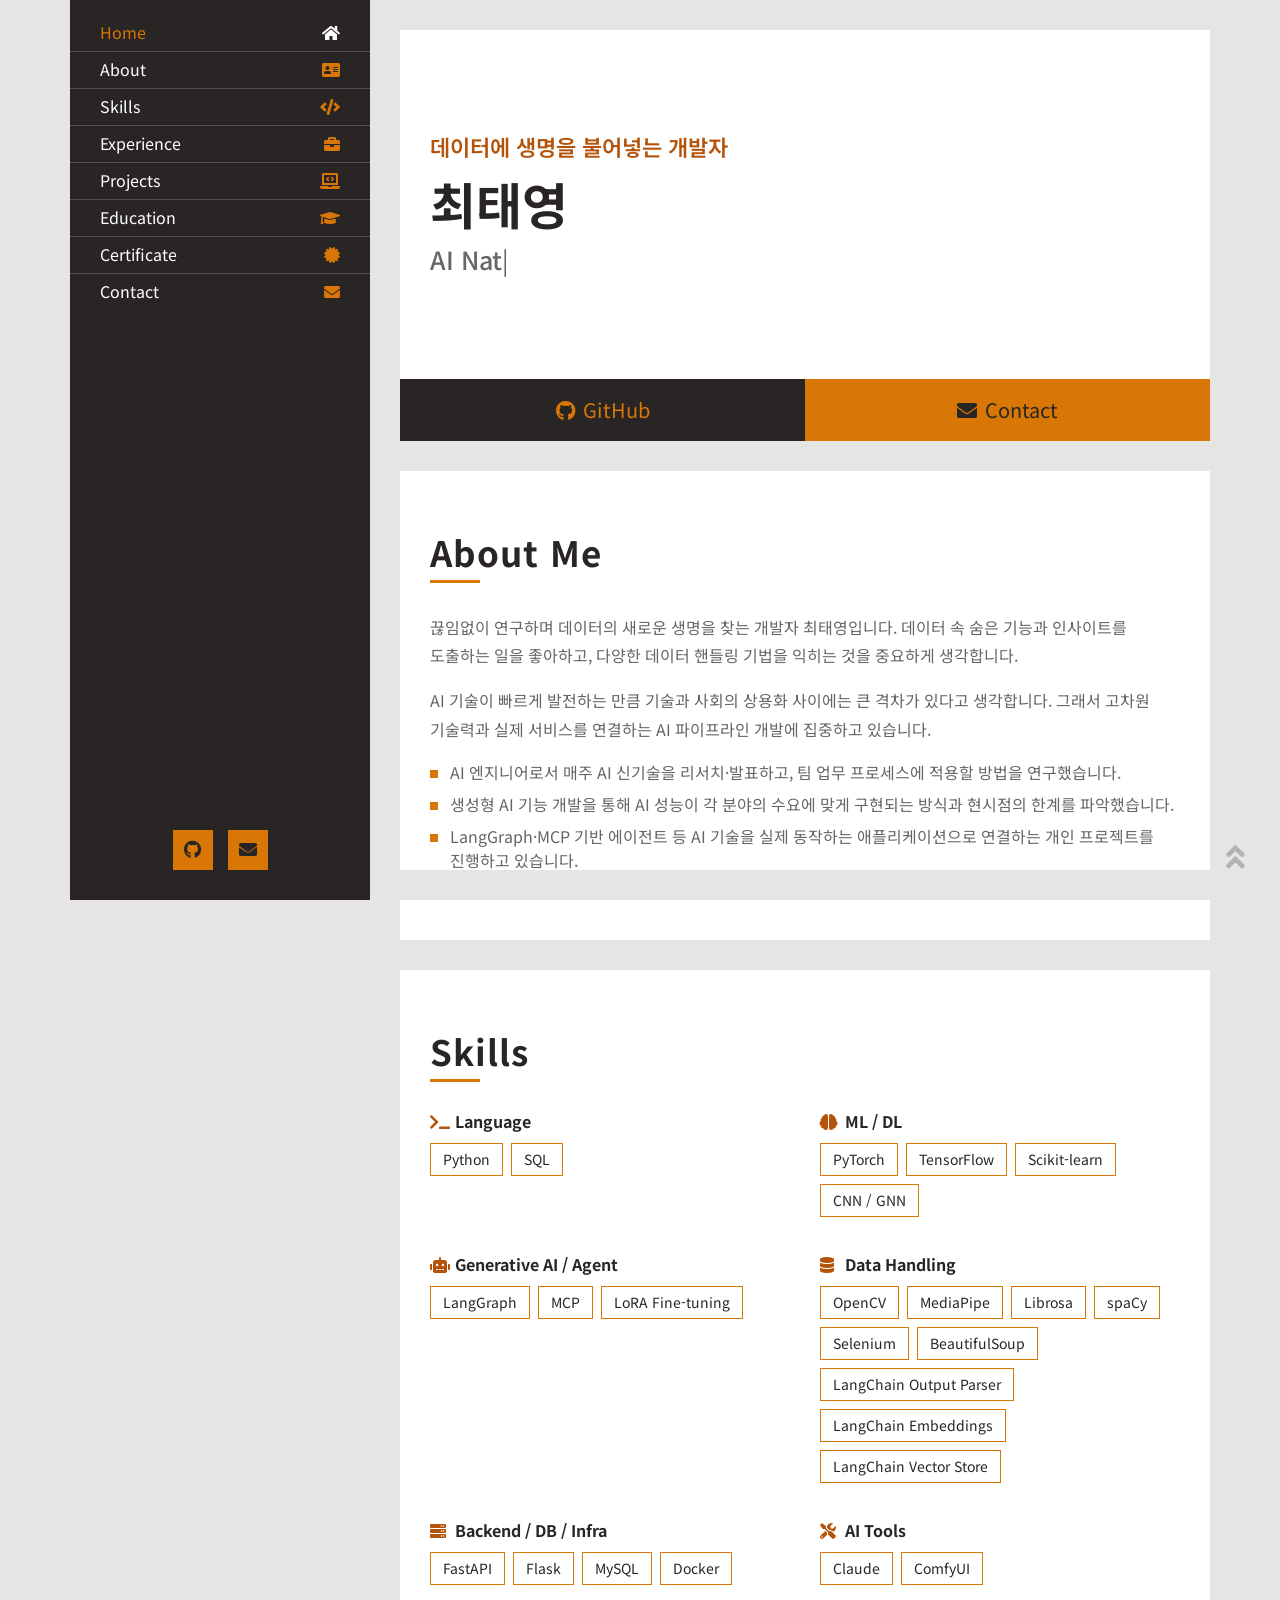
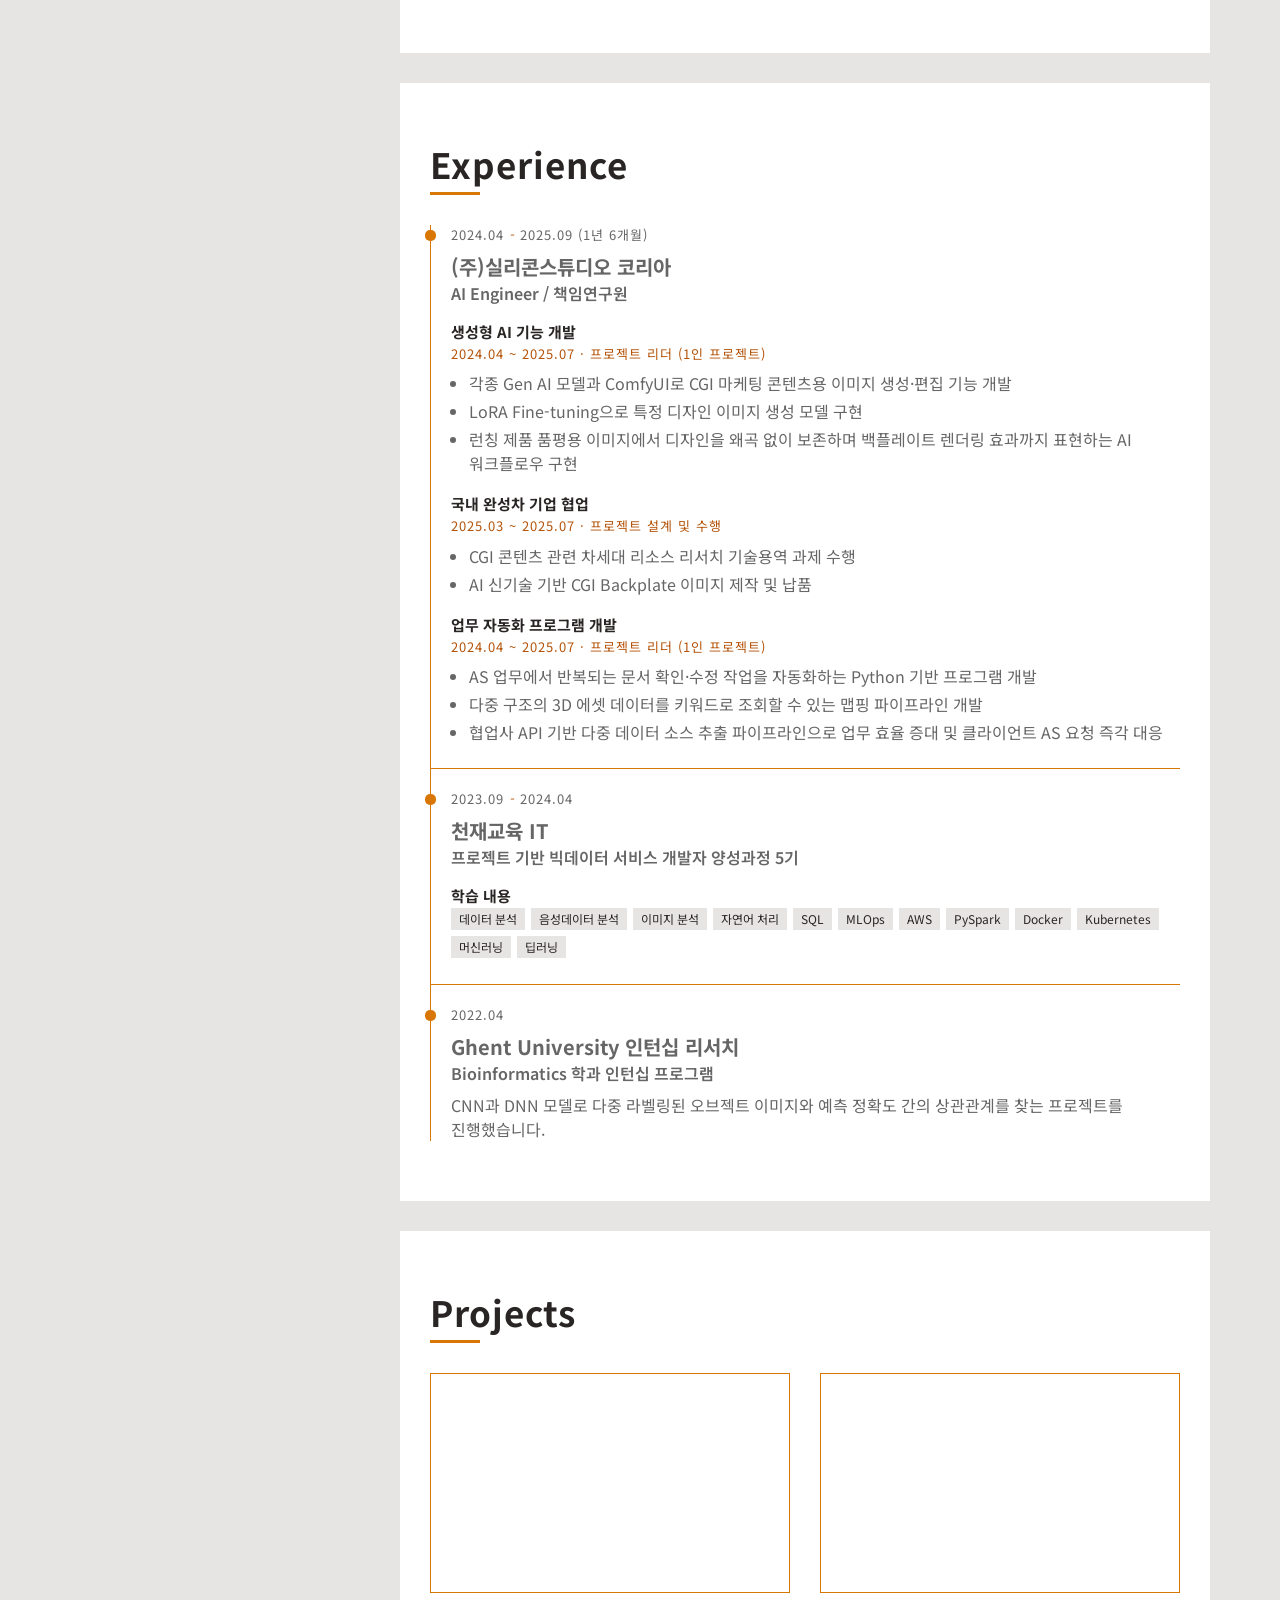
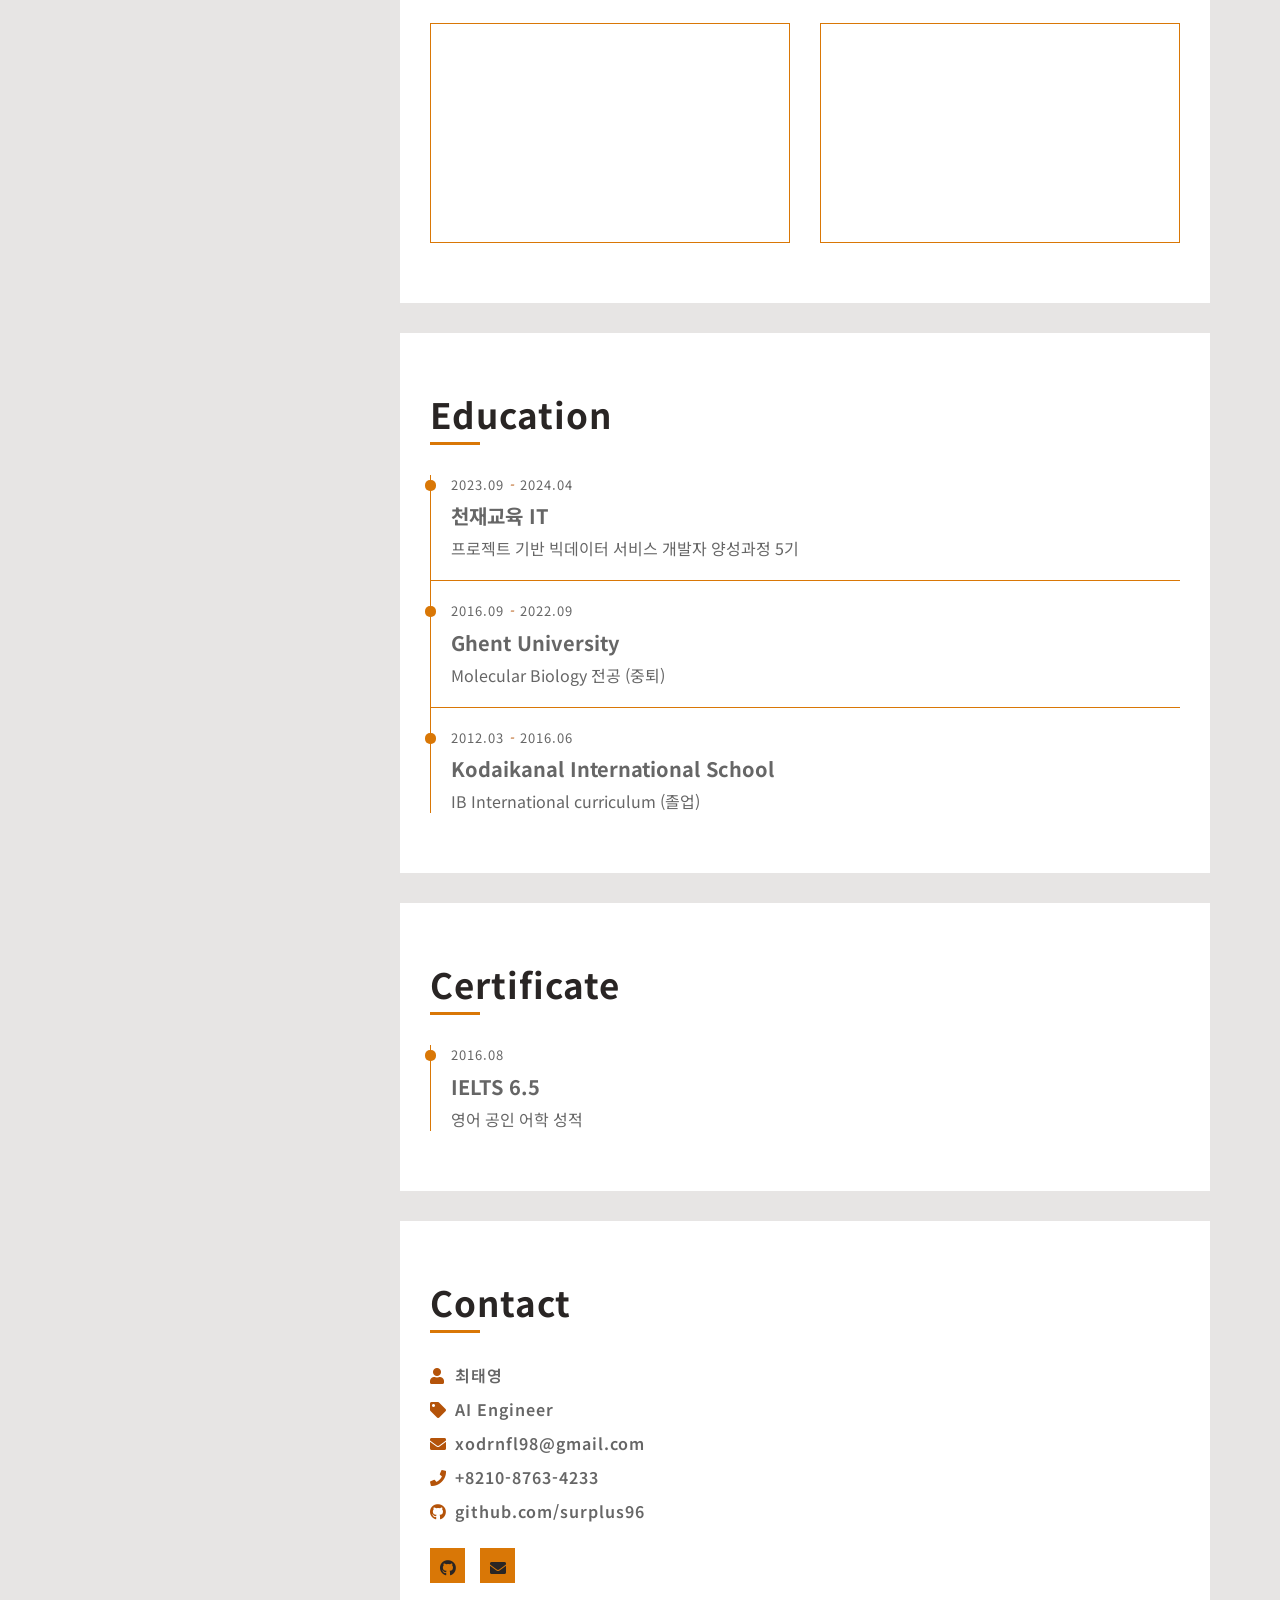
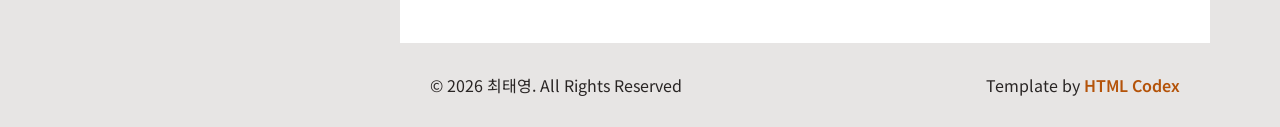
==== taeyoung-portfolio/index.html @ f072a097 "Initial portfolio" ====
<!DOCTYPE html>
<html lang="ko">
    <head>
        <meta charset="utf-8">
        <title>최태영 | AI Engineer Portfolio</title>
        <meta content="width=device-width, initial-scale=1.0" name="viewport">
        <meta content="최태영, AI Engineer, LangGraph, MCP, ComfyUI, Portfolio" name="keywords">
        <meta content="데이터에 생명을 불어넣는 개발자 최태영의 포트폴리오" name="description">

        <!-- Favicon -->
        <link href="data:image/svg+xml,<svg xmlns='http://www.w3.org/2000/svg' viewBox='0 0 100 100'><rect width='100' height='100' fill='%23D97706'/><text x='50' y='68' font-size='56' font-family='sans-serif' font-weight='700' text-anchor='middle' fill='%23292524'>T</text></svg>" rel="icon">

        <!-- Google Fonts -->
        <link href="https://fonts.googleapis.com/css2?family=Noto+Sans+KR:wght@300;400;500;700&family=Open+Sans:wght@300;400;600;700;800&display=swap" rel="stylesheet">

        <!-- CSS Libraries -->
        <link href="https://cdn.jsdelivr.net/npm/bootstrap@4.4.1/dist/css/bootstrap.min.css" rel="stylesheet">
        <link href="https://cdnjs.cloudflare.com/ajax/libs/font-awesome/5.10.0/css/all.min.css" rel="stylesheet">

        <!-- Template Stylesheet -->
        <link href="css/style.css" rel="stylesheet">
    </head>

    <body data-spy="scroll" data-target=".navbar" data-offset="51">
        <div class="wrapper">
            <div class="sidebar">
                <div class="sidebar-header">
                    <!-- TODO: 프로필 사진 추가 -->
                    <!-- <img src="img/profile.jpg" alt="최태영 프로필 사진"> -->
                </div>
                <div class="sidebar-content">
                    <nav class="navbar navbar-expand-md bg-dark navbar-dark">
                        <a href="#" class="navbar-brand">Navigation</a>
                        <button type="button" class="navbar-toggler" data-toggle="collapse" data-target="#navbarCollapse">
                            <span class="navbar-toggler-icon"></span>
                        </button>
                        <div class="collapse navbar-collapse" id="navbarCollapse">
                            <ul class="nav navbar-nav">
                                <li class="nav-item">
                                    <a class="nav-link" href="#header">Home<i class="fa fa-home"></i></a>
                                </li>
                                <li class="nav-item">
                                    <a class="nav-link" href="#about">About<i class="fa fa-address-card"></i></a>
                                </li>
                                <li class="nav-item">
                                    <a class="nav-link" href="#skills">Skills<i class="fa fa-code"></i></a>
                                </li>
                                <li class="nav-item">
                                    <a class="nav-link" href="#experience">Experience<i class="fa fa-briefcase"></i></a>
                                </li>
                                <li class="nav-item">
                                    <a class="nav-link" href="#projects">Projects<i class="fa fa-laptop-code"></i></a>
                                </li>
                                <li class="nav-item">
                                    <a class="nav-link" href="#education">Education<i class="fa fa-graduation-cap"></i></a>
                                </li>
                                <li class="nav-item">
                                    <a class="nav-link" href="#certificate">Certificate<i class="fa fa-certificate"></i></a>
                                </li>
                                <li class="nav-item">
                                    <a class="nav-link" href="#contact">Contact<i class="fa fa-envelope"></i></a>
                                </li>
                            </ul>
                        </div>
                    </nav>
                </div>
                <div class="sidebar-footer">
                    <a href="https://github.com/surplus96" target="_blank" rel="noopener" title="GitHub"><i class="fab fa-github"></i></a>
                    <a href="mailto:xodrnfl98@gmail.com" title="Email"><i class="fa fa-envelope"></i></a>
                </div>
            </div>
            <div class="content">
                <!-- Header Start -->
                <div class="header" id="header">
                    <div class="content-inner">
                        <p>데이터에 생명을 불어넣는 개발자</p>
                        <h1>최태영</h1>
                        <h2></h2>
                        <div class="typed-text">AI Engineer, AI Native Developer, BigData Analyst</div>
                    </div>
                </div>
                <!-- Header End -->

                <!-- Large Button Start -->
                <div class="large-btn">
                    <div class="content-inner">
                        <a class="btn" href="https://github.com/surplus96" target="_blank" rel="noopener"><i class="fab fa-github"></i>GitHub</a>
                        <a class="btn" href="#contact"><i class="fa fa-envelope"></i>Contact</a>
                    </div>
                </div>
                <!-- Large Button End -->

                <!-- About Start -->
                <div class="about" id="about">
                    <div class="content-inner">
                        <div class="content-header">
                            <h2>About Me</h2>
                        </div>
                        <div class="row">
                            <div class="col-12">
                                <!-- TODO: 소개 문구를 직접 다듬어 주세요 -->
                                <p>
                                    끊임없이 연구하며 데이터의 새로운 생명을 찾는 개발자 최태영입니다.
                                    데이터 속 숨은 기능과 인사이트를 도출하는 일을 좋아하고, 다양한 데이터 핸들링 기법을 익히는 것을 중요하게 생각합니다.
                                </p>
                                <p>
                                    AI 기술이 빠르게 발전하는 만큼 기술과 사회의 상용화 사이에는 큰 격차가 있다고 생각합니다.
                                    그래서 고차원 기술력과 실제 서비스를 연결하는 AI 파이프라인 개발에 집중하고 있습니다.
                                </p>
                                <ul class="about-points">
                                    <li>AI 엔지니어로서 매주 AI 신기술을 리서치·발표하고, 팀 업무 프로세스에 적용할 방법을 연구했습니다.</li>
                                    <li>생성형 AI 기능 개발을 통해 AI 성능이 각 분야의 수요에 맞게 구현되는 방식과 현시점의 한계를 파악했습니다.</li>
                                    <li>LangGraph·MCP 기반 에이전트 등 AI 기술을 실제 동작하는 애플리케이션으로 연결하는 개인 프로젝트를 진행하고 있습니다.</li>
                                </ul>
                            </div>
                        </div>
                    </div>
                </div>
                <!-- About End -->

                <!-- Skills Start -->
                <div class="skills" id="skills">
                    <div class="content-inner">
                        <div class="content-header">
                            <h2>Skills</h2>
                        </div>
                        <div class="row">
                            <div class="col-md-6 skill-group">
                                <h3><i class="fa fa-terminal"></i>Language</h3>
                                <div class="skill-tags">
                                    <span>Python</span><span>SQL</span>
                                </div>
                            </div>
                            <div class="col-md-6 skill-group">
                                <h3><i class="fa fa-brain"></i>ML / DL</h3>
                                <div class="skill-tags">
                                    <span>PyTorch</span><span>TensorFlow</span><span>Scikit-learn</span><span>CNN / GNN</span>
                                </div>
                            </div>
                            <div class="col-md-6 skill-group">
                                <h3><i class="fa fa-robot"></i>Generative AI / Agent</h3>
                                <div class="skill-tags">
                                    <span>LangGraph</span><span>MCP</span><span>LoRA Fine-tuning</span>
                                </div>
                            </div>
                            <div class="col-md-6 skill-group">
                                <h3><i class="fa fa-database"></i>Data Handling</h3>
                                <div class="skill-tags">
                                    <span>OpenCV</span><span>MediaPipe</span><span>Librosa</span><span>spaCy</span><span>Selenium</span><span>BeautifulSoup</span><span>LangChain Output Parser</span><span>LangChain Embeddings</span><span>LangChain Vector Store</span>
                                </div>
                            </div>
                            <div class="col-md-6 skill-group">
                                <h3><i class="fa fa-server"></i>Backend / DB / Infra</h3>
                                <div class="skill-tags">
                                    <span>FastAPI</span><span>Flask</span><span>MySQL</span><span>Docker</span>
                                </div>
                            </div>
                            <div class="col-md-6 skill-group">
                                <h3><i class="fa fa-tools"></i>AI Tools</h3>
                                <div class="skill-tags">
                                    <span>Claude</span><span>ComfyUI</span>
                                </div>
                            </div>
                        </div>
                    </div>
                </div>
                <!-- Skills End -->

                <!-- Experience Start -->
                <div class="experience" id="experience">
                    <div class="content-inner">
                        <div class="content-header">
                            <h2>Experience</h2>
                        </div>
                        <div class="row">
                            <div class="col-12">
                                <div class="exp-col">
                                    <span>2024.04 <i>-</i> 2025.09 (1년 6개월)</span>
                                    <h3>(주)실리콘스튜디오 코리아</h3>
                                    <h5>AI Engineer / 책임연구원</h5>

                                    <div class="exp-project">
                                        <h6>생성형 AI 기능 개발</h6>
                                        <span class="exp-meta">2024.04 ~ 2025.07 · 프로젝트 리더 (1인 프로젝트)</span>
                                        <ul>
                                            <li>각종 Gen AI 모델과 ComfyUI로 CGI 마케팅 콘텐츠용 이미지 생성·편집 기능 개발</li>
                                            <li>LoRA Fine-tuning으로 특정 디자인 이미지 생성 모델 구현</li>
                                            <li>런칭 제품 품평용 이미지에서 디자인을 왜곡 없이 보존하며 백플레이트 렌더링 효과까지 표현하는 AI 워크플로우 구현</li>
                                        </ul>
                                    </div>

                                    <div class="exp-project">
                                        <h6>국내 완성차 기업 협업</h6>
                                        <span class="exp-meta">2025.03 ~ 2025.07 · 프로젝트 설계 및 수행</span>
                                        <ul>
                                            <li>CGI 콘텐츠 관련 차세대 리소스 리서치 기술용역 과제 수행</li>
                                            <li>AI 신기술 기반 CGI Backplate 이미지 제작 및 납품</li>
                                        </ul>
                                    </div>

                                    <div class="exp-project">
                                        <h6>업무 자동화 프로그램 개발</h6>
                                        <span class="exp-meta">2024.04 ~ 2025.07 · 프로젝트 리더 (1인 프로젝트)</span>
                                        <ul>
                                            <li>AS 업무에서 반복되는 문서 확인·수정 작업을 자동화하는 Python 기반 프로그램 개발</li>
                                            <li>다중 구조의 3D 에셋 데이터를 키워드로 조회할 수 있는 맵핑 파이프라인 개발</li>
                                            <li>협업사 API 기반 다중 데이터 소스 추출 파이프라인으로 업무 효율 증대 및 클라이언트 AS 요청 즉각 대응</li>
                                        </ul>
                                    </div>
                                </div>
                            </div>
                            <div class="col-12">
                                <div class="exp-col">
                                    <span>2023.09 <i>-</i> 2024.04</span>
                                    <h3>천재교육 IT</h3>
                                    <h5>프로젝트 기반 빅데이터 서비스 개발자 양성과정 5기</h5>
                                    <div class="exp-project">
                                        <h6>학습 내용</h6>
                                        <div class="exp-tags">
                                            <span>데이터 분석</span><span>음성데이터 분석</span><span>이미지 분석</span><span>자연어 처리</span><span>SQL</span><span>MLOps</span><span>AWS</span><span>PySpark</span><span>Docker</span><span>Kubernetes</span><span>머신러닝</span><span>딥러닝</span>
                                        </div>
                                    </div>
                                    <!-- TODO: 팀 프로젝트 수행 내용·역할·성과 추가 -->
                                </div>
                            </div>
                            <div class="col-12">
                                <div class="exp-col">
                                    <span>2022.04</span>
                                    <h3>Ghent University 인턴십 리서치</h3>
                                    <h5>Bioinformatics 학과 인턴십 프로그램</h5>
                                    <p>CNN과 DNN 모델로 다중 라벨링된 오브젝트 이미지와 예측 정확도 간의 상관관계를 찾는 프로젝트를 진행했습니다.</p>
                                </div>
                            </div>
                        </div>
                    </div>
                </div>
                <!-- Experience End -->

                <!-- Projects Start -->
                <div class="projects" id="projects">
                    <div class="content-inner">
                        <div class="content-header">
                            <h2>Projects</h2>
                        </div>

                        <!-- TODO: 프로젝트 카드 내용 채우기 (제목 / 기술 태그 / 설명 / GitHub 링크) -->
                        <div class="row">
                            <div class="col-md-6">
                                <div class="project-card">
                                    <h3></h3>
                                    <div class="project-tags"></div>
                                    <p></p>
                                    <!-- <a class="btn" href="" target="_blank" rel="noopener"><i class="fab fa-github"></i>GitHub</a> -->
                                </div>
                            </div>
                            <div class="col-md-6">
                                <div class="project-card">
                                    <h3></h3>
                                    <div class="project-tags"></div>
                                    <p></p>
                                    <!-- <a class="btn" href="" target="_blank" rel="noopener"><i class="fab fa-github"></i>GitHub</a> -->
                                </div>
                            </div>
                            <div class="col-md-6">
                                <div class="project-card">
                                    <h3></h3>
                                    <div class="project-tags"></div>
                                    <p></p>
                                    <!-- <a class="btn" href="" target="_blank" rel="noopener"><i class="fab fa-github"></i>GitHub</a> -->
                                </div>
                            </div>
                            <div class="col-md-6">
                                <div class="project-card">
                                    <h3></h3>
                                    <div class="project-tags"></div>
                                    <p></p>
                                    <!-- <a class="btn" href="" target="_blank" rel="noopener"><i class="fab fa-github"></i>GitHub</a> -->
                                </div>
                            </div>
                        </div>
                    </div>
                </div>
                <!-- Projects End -->

                <!-- Education Start -->
                <div class="education" id="education">
                    <div class="content-inner">
                        <div class="content-header">
                            <h2>Education</h2>
                        </div>
                        <div class="row">
                            <div class="col-12">
                                <div class="edu-col">
                                    <span>2023.09 <i>-</i> 2024.04</span>
                                    <h3>천재교육 IT</h3>
                                    <p>프로젝트 기반 빅데이터 서비스 개발자 양성과정 5기</p>
                                </div>
                            </div>
                            <div class="col-12">
                                <div class="edu-col">
                                    <span>2016.09 <i>-</i> 2022.09</span>
                                    <h3>Ghent University</h3>
                                    <p>Molecular Biology 전공 (중퇴)</p>
                                </div>
                            </div>
                            <div class="col-12">
                                <div class="edu-col">
                                    <span>2012.03 <i>-</i> 2016.06</span>
                                    <h3>Kodaikanal International School</h3>
                                    <p>IB International curriculum (졸업)</p>
                                </div>
                            </div>
                        </div>
                    </div>
                </div>
                <!-- Education End -->

                <!-- Certificate Start -->
                <div class="education certificate" id="certificate">
                    <div class="content-inner">
                        <div class="content-header">
                            <h2>Certificate</h2>
                        </div>
                        <div class="row">
                            <div class="col-12">
                                <div class="edu-col">
                                    <span>2016.08</span>
                                    <h3>IELTS 6.5</h3>
                                    <p>영어 공인 어학 성적</p>
                                </div>
                            </div>
                        </div>
                    </div>
                </div>
                <!-- Certificate End -->

                <!-- Contact Start -->
                <div class="contact" id="contact">
                    <div class="content-inner">
                        <div class="content-header">
                            <h2>Contact</h2>
                        </div>
                        <div class="row">
                            <div class="col-12">
                                <div class="contact-info">
                                    <p><i class="fa fa-user"></i>최태영</p>
                                    <p><i class="fa fa-tag"></i>AI Engineer</p>
                                    <p><i class="fa fa-envelope"></i><a href="mailto:xodrnfl98@gmail.com">xodrnfl98@gmail.com</a></p>
                                    <p><i class="fa fa-phone"></i><a href="tel:+821087634233">+8210-8763-4233</a></p>
                                    <p><i class="fab fa-github"></i><a href="https://github.com/surplus96" target="_blank" rel="noopener">github.com/surplus96</a></p>
                                    <div class="social">
                                        <a class="btn" href="https://github.com/surplus96" target="_blank" rel="noopener" title="GitHub"><i class="fab fa-github"></i></a>
                                        <a class="btn" href="mailto:xodrnfl98@gmail.com" title="Email"><i class="fa fa-envelope"></i></a>
                                    </div>
                                </div>
                            </div>
                        </div>
                    </div>
                </div>
                <!-- Contact End -->

                <!-- Footer Start -->
                <div class="footer">
                    <div class="content-inner">
                        <div class="row align-items-center">
                            <div class="col-md-6">
                                <p>&copy; 2026 최태영. All Rights Reserved</p>
                            </div>
                            <div class="col-md-6">
                                <p>Template by <a href="https://htmlcodex.com" target="_blank" rel="noopener">HTML Codex</a></p>
                            </div>
                        </div>
                    </div>
                </div>
                <!-- Footer End -->
            </div>
        </div>

        <!-- Back to Top -->
        <a href="#" class="back-to-top"><i class="fa fa-angle-double-up"></i></a>

        <!-- JavaScript Libraries -->
        <script src="https://code.jquery.com/jquery-3.4.1.min.js"></script>
        <script src="https://cdn.jsdelivr.net/npm/bootstrap@4.4.1/dist/js/bootstrap.bundle.min.js"></script>
        <script src="lib/easing/easing.min.js"></script>
        <script src="lib/typed/typed.min.js"></script>

        <!-- Template Javascript -->
        <script src="js/main.js"></script>
    </body>
</html>
---- taeyoung-portfolio/css/style.css ----
:root {
    --bg-outer: #E7E5E4;   /* 바깥 배경 */
    --accent: #D97706;     /* 강조색 (버튼, 라인, 어두운 배경 위 글자) */
    --accent-text: #B45309;/* 밝은 배경 위 강조 글자 (대비 확보) */
    --dark: #292524;       /* 사이드바, 제목, 어두운 버튼 */
}

/**********************************/
/********** General CSS ***********/
/**********************************/
body {
    color: #666666;
    background: var(--bg-outer);
    font-family: 'Noto Sans KR', 'Open Sans', sans-serif;
}

a {
    color: var(--dark);
    transition: all .3s;
}

a:hover,
a:active,
a:focus {
    color: var(--accent-text);
    outline: none;
    text-decoration: none;
}

.btn:focus {
    box-shadow: none;
}


/**********************************/
/****** Layout with Sidebar *******/
/**********************************/
.wrapper {
    position: relative;
    margin: 0 auto;
    width: 100%;
    max-width: 1140px;
}

.wrapper .sidebar {
    position: relative;
    width: 100%;
    float: left;
    background: var(--dark);
}

.wrapper .content {
    position: relative;
    width: 100%;
    padding: 15px;
    float: left;
    background: var(--bg-outer);
}

.wrapper .sidebar-header,
.wrapper .sidebar-footer {
    display: none;
}

.navbar {
    padding: 15px;
    background: var(--dark) !important;
}

.navbar-expand-md .navbar-nav .nav-item {
    width: 100%;
    border-top: 1px solid rgba(255, 255, 255, .2);
}

.navbar-expand-md .navbar-nav .nav-item:first-child{
    border-top: none;
}

.navbar-expand-md .navbar-nav .nav-link {
    color: #ffffff;
    padding: 5px 15px 7px 15px;
    transition: all .3s;
}

.navbar-expand-md .navbar-nav .nav-link i {
    color: var(--accent);
    float: right;
    padding-top: 5px;
    transition: all .3s;
}

.navbar-expand-md .navbar-nav .nav-link:hover,
.navbar-expand-md .navbar-nav .nav-link.active {
    color: var(--accent);
}

.navbar-expand-md .navbar-nav .nav-link:hover i,
.navbar-expand-md .navbar-nav .nav-link.active i{
    color: #ffffff;
}


.wrapper .sidebar,
.wrapper .content {
    -webkit-transition: margin 200ms ease-out;
    -moz-transition: margin 200ms ease-out;
    -o-transition: margin 200ms ease-out;
    transition: margin 200ms ease-out;
}

@media (min-width: 768px) {
    .wrapper .content {
        padding: 30px 0px 30px 30px;
    }
    
    .wrapper .content::before,
    .wrapper .content::after {
        position: fixed;
        content: "";
        width: 100%;
        height: 30px;
        background: var(--bg-outer);
        z-index: 1;
    }
    
    .wrapper .content::before {
        top: 0;
    }
    
    .wrapper .content::after {
        bottom: 0;
    }
    
    .wrapper .sidebar {
        position: fixed;
        width: 300px;
        height: 100%;
        margin-left: -250px;
        float: left;
        overflow: auto;
        scrollbar-width: thin;
        scrollbar-color: gray;
        z-index: 2;
    }

    .wrapper .sidebar:hover {
        margin-left: 0px;
    }
    
    .wrapper .content {
        position: relative;
        width: calc(100% - 50px);
        margin-left: 50px;
        float: right;
    }
    
    .wrapper .sidebar:hover  .sidebar-header {
        position: relative;
        display: block;
        width: 100%;
    }

    .wrapper .sidebar .sidebar-header img {
        width: 100%;
        height: auto;
    }
    
    .navbar-brand {
        display: none;
    }
    
    .navbar {
        padding: 15px 0;
        flex-direction: column;
    }
    
    .wrapper .sidebar:hover .navbar-expand-md .navbar-nav .nav-link {
        padding: 5px 30px 7px 30px;
    }
    
    .wrapper .sidebar::-webkit-scrollbar {
        width: 7px;
    }

    .wrapper .sidebar::-webkit-scrollbar-track {
        -webkit-box-shadow: inset 0 0 6px rgba(0,0,0,0.1);
    }

    .wrapper .sidebar::-webkit-scrollbar-thumb {
        background-color: darkgrey;
        outline: 1px solid slategrey;
        border-radius: 7px
    }
    
    .navbar-brand {
        display: none;
    }
    
    .sidebar .sidebar-footer {
        width: 300px;
        position: fixed;
        bottom: 0;
        padding: 15px;
        font-size: 0;
        text-align: center;
        background: var(--dark);
    }
    
    .sidebar .sidebar-footer a {
        display: inline-block;
        width: 40px;
        height: 40px;
        padding: 5px 0;
        margin: 0 15px 15px 0;
        text-align: center;
        font-size: 18px;
        color: var(--dark);
        background: var(--accent);
    }
    
    .sidebar .sidebar-footer a:last-child {
        margin-right: 0;
    }
    
    .sidebar .sidebar-footer a:hover {
        color: var(--accent);
        background: #ffffff;
    }
    
    .sidebar:hover .sidebar-footer {
        display: block;
    }
}

@media (min-width: 992px) {
    .wrapper .sidebar {
        margin: 0;
    }

    .wrapper .content {
        width: calc(100% - 300px);
        margin-left: 300px;
    }

    .sidebar .sidebar-header {
        position: relative;
        display: block;
        width: 100%;
    }
    
    .navbar-expand-md .navbar-nav .nav-link {
        padding: 5px 30px 7px 30px;
    }
    
    .sidebar .sidebar-footer {
        display: block;
    }
}

@media (max-width: 1140px) {
    .wrapper .content {
        padding: 30px;
    }
}

@media (max-width: 576px) {
    .wrapper .content {
        padding: 15px;
    }
}


/**********************************/
/******** Back to Top CSS *********/
/**********************************/
.back-to-top {
    position: fixed;
    display: none;
    width: 30px;
    height: 30px;
    text-align: center;
    line-height: 1;
    font-size: 30px;
    right: 30px;
    bottom: 30px;
    transition: background 0.5s;
    z-index: 11;
}

.back-to-top i {
    color: var(--dark);
}

.back-to-top i:hover {
    color: var(--accent-text);
}

.back-to-top {
    -webkit-animation: action 1s infinite  alternate;
    animation: action 1s infinite  alternate;
}

@-webkit-keyframes action {
    0% { transform: translateY(0); }
    100% { transform: translateY(-15px); }
}

@keyframes action {
    0% { transform: translateY(0); }
    100% { transform: translateY(-15px); }
}


/**********************************/
/*********** Header CSS ***********/
/**********************************/
.header {
    position: relative;
    background: #ffffff;
}

.header .content-inner {
    padding: 100px 30px;
}

.header p {
    color: var(--accent-text);
    font-size: 22px;
    font-weight: 600;
    margin-bottom: 10px;
}

.header h1 {
    color: var(--dark);
    font-size: 50px;
    font-weight: 700;
}

.header h2 {
    display: inline-block;
    margin: 0;
    height: 25px;
    font-size: 25px;
}

.header .typed-text {
    display: none;
}

.header .typed-cursor {
    font-size: 25px;
    font-weight: 300;
    color: var(--dark);
}

.large-btn .content-inner {
    font-size: 0;
    border-bottom: 30px solid var(--bg-outer);
}

.large-btn .btn {
    position: relative;
    width: 50%;
    padding: 15px 0;
    color: var(--accent);
    font-size: 20px;
    background: var(--dark);
    border-radius: 0;
}

.large-btn .btn:last-child {
    color: var(--dark);
    background: var(--accent);
}

.large-btn .btn i {
    margin-right: 8px;
}

.large-btn .btn::after {
    position: absolute;
    content: "";
    width: 0;
    height: 100%;
    top: 0;
    left: 0;
    transition: all .3s;
}

.large-btn .btn:hover::after {
    width: 100%;
    background: rgba(255, 255, 255, .1);
}


/**********************************/
/******* Content Header CSS *******/
/**********************************/
.content-header {
    position: relative;
    width: 100%;
    margin-bottom: 30px;
    padding-bottom: 10px;
}

.content-header h2 {
    color: var(--dark);
    font-size: 35px;
    font-weight: 700;
    letter-spacing: 1px;
    margin: 0;
}

.content-header::after {
    content: '';
    position: absolute;
    display: block;
    width: 50px;
    height: 3px;
    bottom: 0;
    left: 0;
    background: var(--accent);
}


/**********************************/
/*********** About CSS ************/
/**********************************/
.about {
    position: relative;
    padding: 60px 30px;
    background: #ffffff;
    border-bottom: 30px solid var(--bg-outer);
}


/**********************************/
/********* Education CSS **********/
/**********************************/
.education {
    position: relative;
    padding: 60px 30px;
    background: #ffffff;
    border-bottom: 30px solid var(--bg-outer);
}

.education .edu-col {
    position: relative;
    width: 100%;
    padding: 20px 0 20px 20px;
    border-left: 1px solid var(--accent);
    border-bottom: 1px solid var(--accent);
}

.education .col-md-6:first-child .edu-col {
    padding-top: 0;
}

.education .col-md-6:last-child .edu-col {
    border-bottom: none;
    padding-bottom: 0;
}

@media (min-width: 768px) {
    .education .col-md-6:nth-child(-n+2) .edu-col {
        padding-top: 0;
    }

    .education .col-md-6:last-child .edu-col,
    .education .col-md-6:nth-last-child(2) .edu-col {
        border-bottom: none;
        padding-bottom: 0;
    }
}

.education .edu-col span {
    position: relative;
    display: block;
    font-size: 13px;
    letter-spacing: 1px;
    margin-bottom: 10px;
}

.education .edu-col > span::before {
    position: absolute;
    content: "";
    width: 11px;
    height: 11px;
    background: var(--accent);
    top: 5px;
    left: -26px;
    border-radius: 5px;
}

.education .edu-col span i {
    color: var(--accent-text);
}

.education .edu-col h3 {
    font-size: 20px;
    font-weight: 700;
    letter-spacing: 0;
}

.education .edu-col p {
    margin: 0;
}


/**********************************/
/********* Experience CSS *********/
/**********************************/
.experience {
    position: relative;
    padding: 60px 30px;
    background: #ffffff;
    border-bottom: 30px solid var(--bg-outer);
}

.experience .exp-col {
    position: relative;
    width: 100%;
    padding: 20px 0 20px 20px;
    border-left: 1px solid var(--accent);
    border-bottom: 1px solid var(--accent);
}

.experience .col-md-6:first-child .exp-col {
    padding-top: 0;
}

.experience .col-md-6:last-child .exp-col {
    border-bottom: none;
    padding-bottom: 0;
}

@media (min-width: 768px) {
    .experience .col-md-6:nth-child(-n+2) .exp-col {
        padding-top: 0;
    }

    .experience .col-md-6:last-child .exp-col,
    .experience .col-md-6:nth-last-child(2) .exp-col {
        border-bottom: none;
        padding-bottom: 0;
    }
}

.experience .exp-col span {
    position: relative;
    display: block;
    font-size: 13px;
    letter-spacing: 1px;
    margin-bottom: 10px;
}

.experience .exp-col > span::before {
    position: absolute;
    content: "";
    width: 11px;
    height: 11px;
    background: var(--accent);
    top: 5px;
    left: -26px;
    border-radius: 5px;
}

.experience .exp-col span i {
    color: var(--accent-text);
}

.experience .exp-col h3 {
    font-size: 20px;
    font-weight: 700;
    letter-spacing: 0;
    margin-bottom: 5px;
}

.experience .exp-col h4 {
    font-size: 14px;
    font-weight: 400;
    font-style: italic;
    margin-bottom: 5px;
}

.experience .exp-col h5 {
    font-size: 16px;
    font-weight: 600;
    margin-bottom: 10px;
}

.experience .exp-col p {
    margin: 0;
}

/**********************************/
/*********** Contact CSS ***********/
/**********************************/
.contact {
    position: relative;
    padding: 60px 30px 30px 30px;
    background: #ffffff;
}

.contact .contact-info {
    position: relative;
    width: 100%;
    margin-bottom: 30px;
}

.contact .contact-info p {
    font-size: 16px;
    font-weight: 600;
    letter-spacing: 1px;
    margin-bottom: 10px;
}

.contact .contact-info p i {
    width: 25px;
    color: var(--accent-text);
}

.contact .contact-info p a {
    color: #666666;
}

.contact .contact-info p a:hover {
    color: var(--accent-text);
    text-decoration: none;
}

.contact .social {
    font-size: 0;
}

.contact .social a {
    width: 35px;
    height: 35px;
    padding: 5px 0;
    color: var(--dark);
    background: var(--accent);
    border-radius: 0;
    margin-top: 15px;
    margin-right: 15px;
    transition: all .3s;
}

.contact .social a:last-child {
    margin-right: 0;
}

.contact .social a:hover {
    color: var(--accent);
    background: var(--dark);
}


/**********************************/
/*********** Footer CSS ***********/
/**********************************/
.footer {
    position: relative;
    width: 100%;
    padding: 30px 30px 0 30px;
    background: var(--bg-outer);
}

.footer .col-md-6:last-child {
    text-align: right;
}

@media(max-width: 767.98px) {
    .footer .col-md-6,
    .footer .col-md-6:last-child{
        text-align: center;
    }
}

.footer p {
    color: var(--dark);
    margin: 0;
}

.footer a {
    color: var(--accent-text);
    font-weight: 600;
}

.footer a:hover {
    color: var(--dark);
}



/**********************************/
/******** Added: Common CSS *******/
/**********************************/
.about p {
    line-height: 1.8;
    word-break: keep-all;
}

.projects .btn {
    border-radius: 0;
    color: var(--dark);
    background: var(--accent);
    transition: all .3s;
}

.projects .btn:hover {
    color: var(--accent);
    background: var(--dark);
}

.about .about-points {
    margin: 15px 0 0 0;
    padding: 0;
    list-style: none;
}

.about .about-points li {
    margin-bottom: 8px;
    padding-left: 20px;
    position: relative;
    word-break: keep-all;
}

.about .about-points li::before {
    content: "";
    position: absolute;
    width: 8px;
    height: 8px;
    left: 0;
    top: 10px;
    background: var(--accent);
}


/**********************************/
/*********** Skills CSS ***********/
/**********************************/
.skills {
    position: relative;
    padding: 60px 30px 30px 30px;
    background: #ffffff;
    border-bottom: 30px solid var(--bg-outer);
}

.skills .skill-group {
    margin-bottom: 30px;
}

.skills .skill-group h3 {
    font-size: 16px;
    font-weight: 700;
    color: var(--dark);
    margin-bottom: 12px;
}

.skills .skill-group h3 i {
    width: 25px;
    color: var(--accent-text);
}

.skills .skill-tags {
    font-size: 0;
}

.skills .skill-tags span {
    display: inline-block;
    margin: 0 8px 8px 0;
    padding: 5px 12px;
    font-size: 14px;
    color: var(--dark);
    border: 1px solid var(--accent);
    transition: all .3s;
}

.skills .skill-tags span:hover {
    background: var(--accent);
}


/**********************************/
/***** Experience/Education add ***/
/**********************************/
.experience .col-12:first-child .exp-col {
    padding-top: 0;
}

.experience .col-12:last-child .exp-col {
    border-bottom: none;
    padding-bottom: 0;
}

.experience .exp-col h3,
.education .edu-col h3 {
    word-break: keep-all;
}

.experience .exp-col .exp-project {
    margin-top: 20px;
}

.experience .exp-col .exp-project h6 {
    margin-bottom: 3px;
    font-size: 15px;
    font-weight: 700;
    color: var(--dark);
}

.experience .exp-col .exp-project .exp-meta {
    display: block;
    margin-bottom: 8px;
    font-size: 13px;
    color: var(--accent-text);
}

.experience .exp-col ul {
    margin: 0;
    padding-left: 18px;
}

.experience .exp-col ul li {
    margin-bottom: 4px;
    word-break: keep-all;
}

.education .edu-col p,
.experience .exp-col p {
    word-break: keep-all;
}


/**********************************/
/*********** Projects CSS *********/
/**********************************/
.projects {
    position: relative;
    padding: 60px 30px 30px 30px;
    background: #ffffff;
    border-bottom: 30px solid var(--bg-outer);
}

.projects .project-subtitle {
    margin: 0 0 20px 0;
    font-size: 18px;
    font-weight: 700;
    color: var(--dark);
}

.projects .project-card {
    position: relative;
    height: calc(100% - 30px);
    margin-bottom: 30px;
    padding: 25px;
    border: 1px solid var(--accent);
    transition: all .3s;
}

.projects .project-card:hover {
    box-shadow: 8px 8px 0 var(--accent);
    transform: translate(-4px, -4px);
}

.projects .project-card h3 {
    margin-bottom: 10px;
    font-size: 20px;
    font-weight: 700;
    color: var(--dark);
}

.projects .project-card p {
    word-break: keep-all;
}

.projects .project-card .project-tags {
    margin-bottom: 15px;
    font-size: 0;
}

.projects .project-card .project-tags span {
    display: inline-block;
    margin: 0 6px 6px 0;
    padding: 2px 8px;
    font-size: 12px;
    color: var(--dark);
    background: var(--bg-outer);
}

.projects .project-card .btn {
    padding: 5px 15px;
    font-size: 14px;
}

.projects .project-card .btn i {
    margin-right: 6px;
}



/**********************************/
/******* Contact (no form) ********/
/**********************************/
.contact .contact-info {
    margin-bottom: 0;
}

.contact .social a {
    display: inline-block;
    line-height: 1.7;
    text-align: center;
}

.contact {
    padding-bottom: 60px;
}


/**********************************/
/*** Education (single column) ****/
/**********************************/
.education .col-12:first-child .edu-col {
    padding-top: 0;
}

.education .col-12:last-child .edu-col {
    border-bottom: none;
    padding-bottom: 0;
}

.projects .project-card {
    min-height: 220px;
}


/**********************************/
/*** Experience learning tags *****/
/**********************************/
.experience .exp-col .exp-tags {
    font-size: 0;
}

.experience .exp-col .exp-tags span {
    display: inline-block;
    margin: 0 6px 6px 0;
    padding: 2px 8px;
    font-size: 12px;
    letter-spacing: 0;
    color: var(--dark);
    background: var(--bg-outer);
}
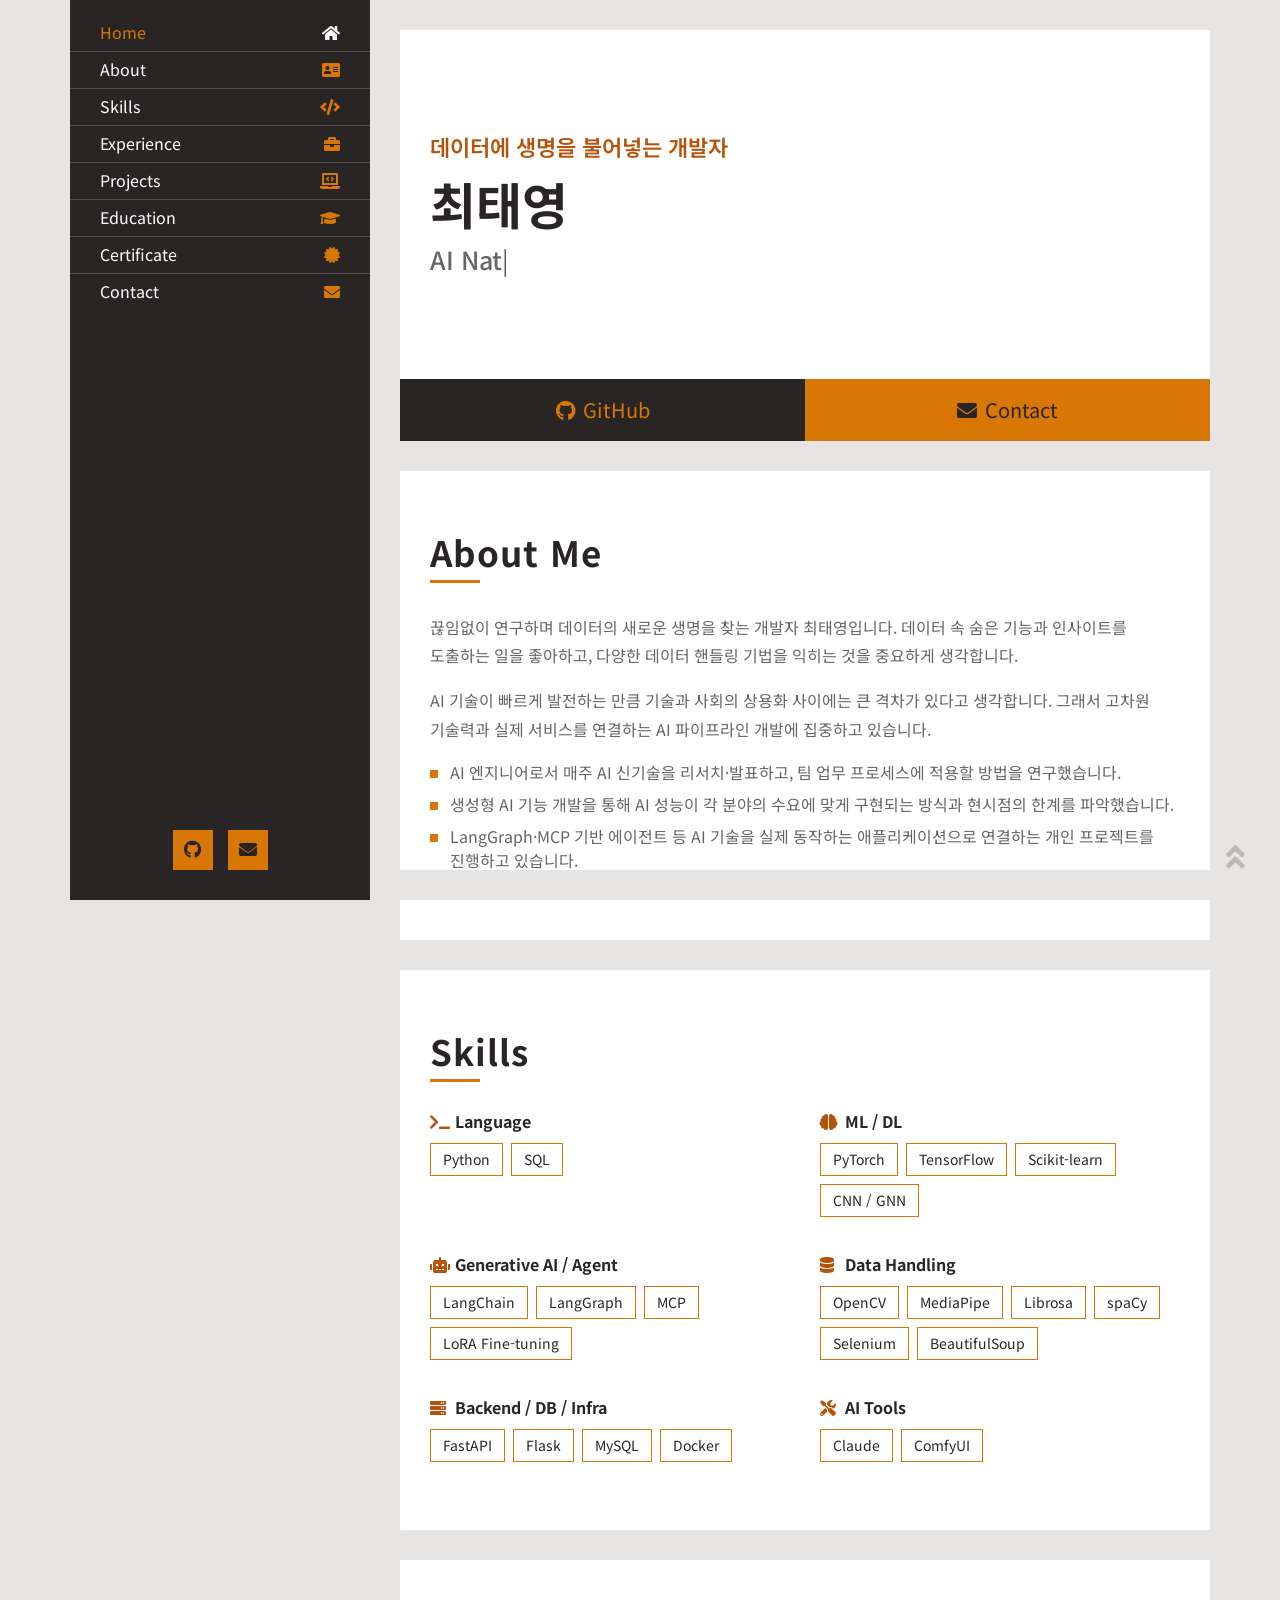
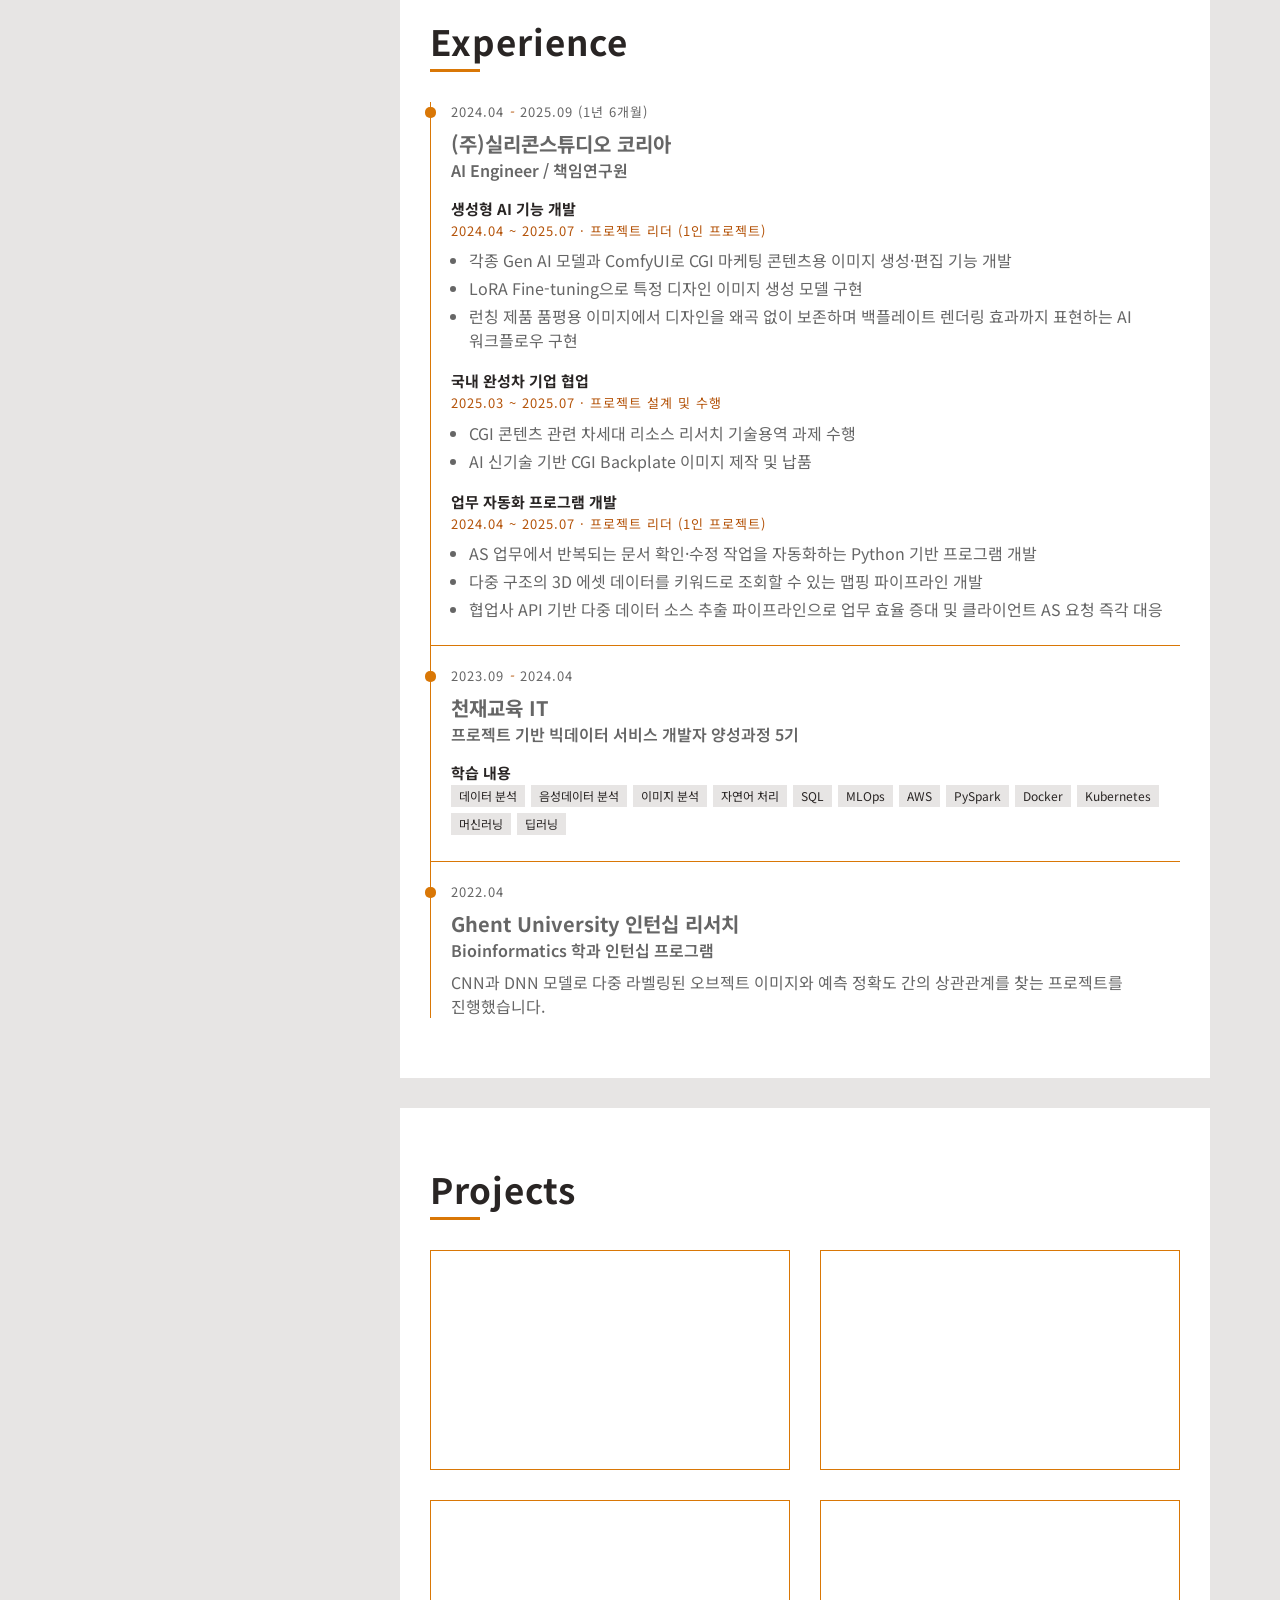
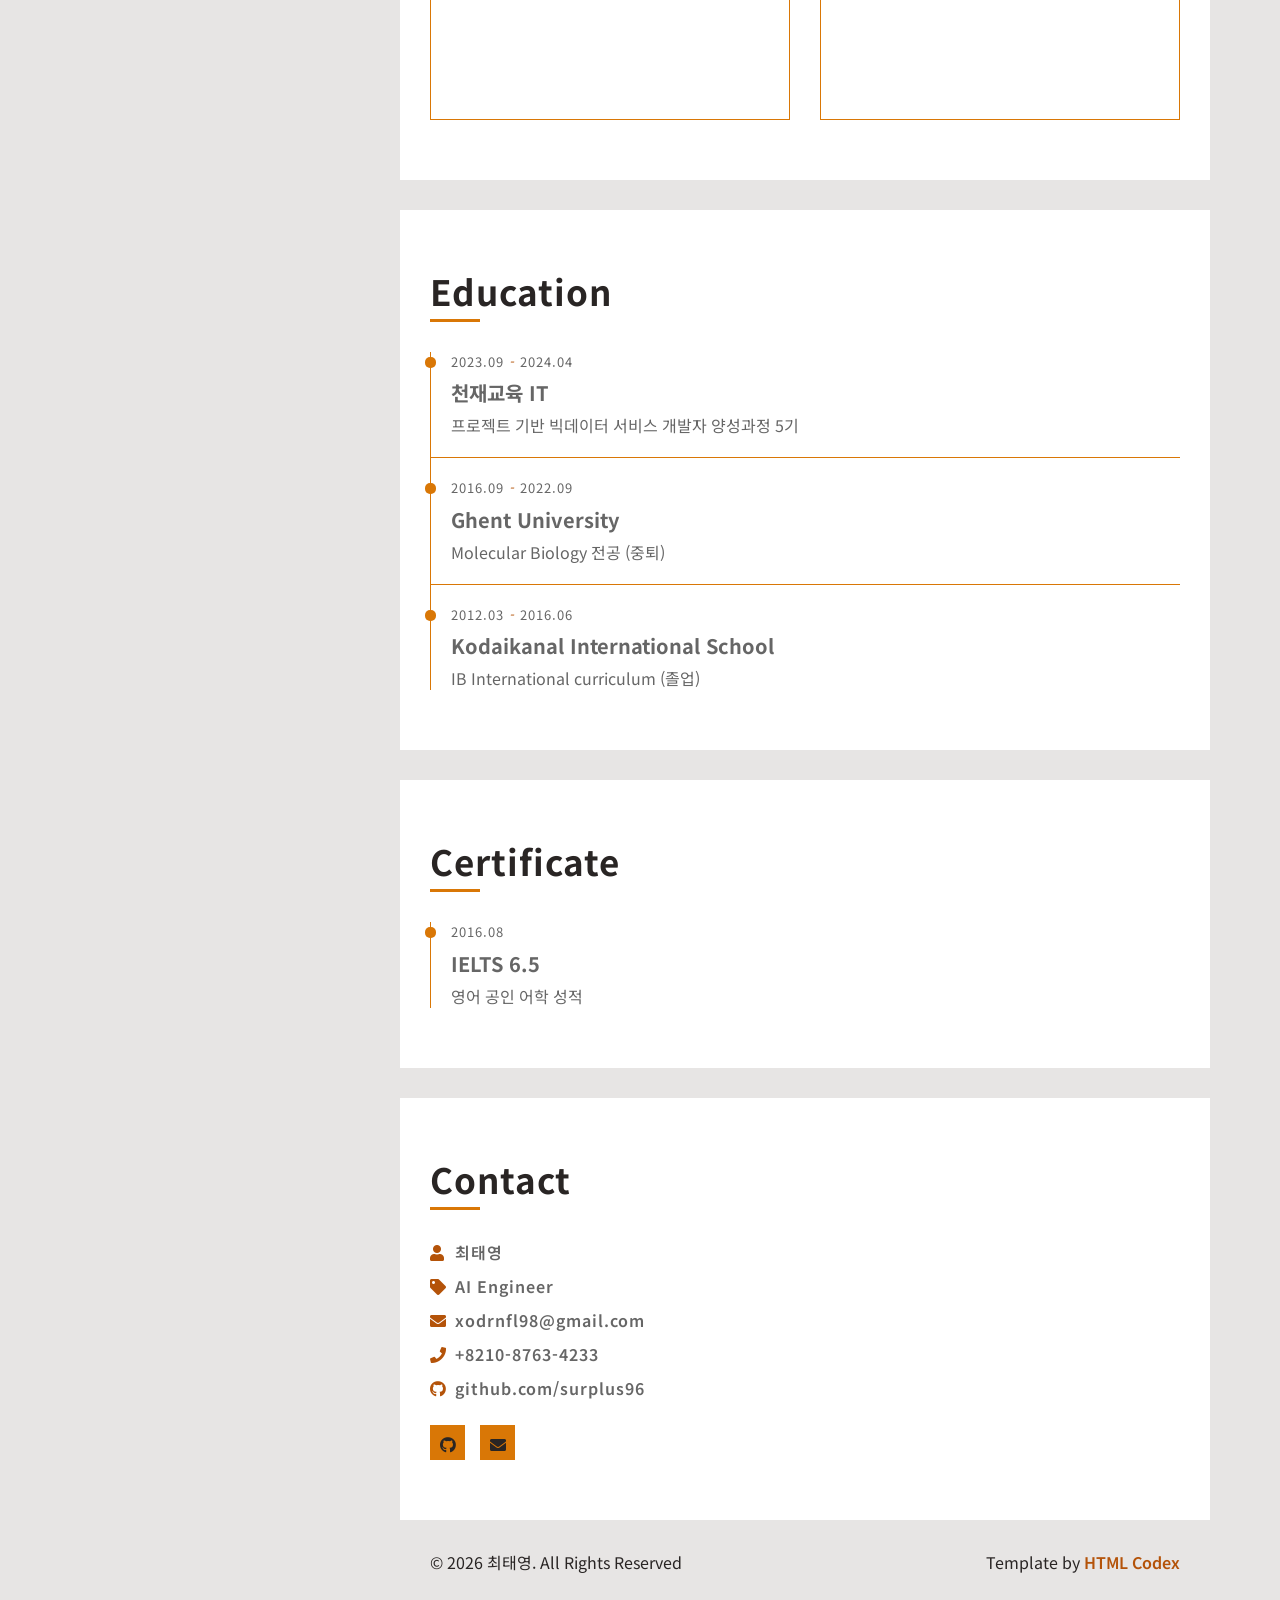
==== commit 40a38411: "Add LangChain to Generative AI skills" ====
--- a/taeyoung-portfolio/index.html
+++ b/taeyoung-portfolio/index.html
@@ -140,13 +140,13 @@
                             <div class="col-md-6 skill-group">
                                 <h3><i class="fa fa-robot"></i>Generative AI / Agent</h3>
                                 <div class="skill-tags">
-                                    <span>LangGraph</span><span>MCP</span><span>LoRA Fine-tuning</span>
+                                    <span>LangChain</span><span>LangGraph</span><span>MCP</span><span>LoRA Fine-tuning</span>
                                 </div>
                             </div>
                             <div class="col-md-6 skill-group">
                                 <h3><i class="fa fa-database"></i>Data Handling</h3>
                                 <div class="skill-tags">
-                                    <span>OpenCV</span><span>MediaPipe</span><span>Librosa</span><span>spaCy</span><span>Selenium</span><span>BeautifulSoup</span><span>LangChain Output Parser</span><span>LangChain Embeddings</span><span>LangChain Vector Store</span>
+                                    <span>OpenCV</span><span>MediaPipe</span><span>Librosa</span><span>spaCy</span><span>Selenium</span><span>BeautifulSoup</span>
                                 </div>
                             </div>
                             <div class="col-md-6 skill-group">
